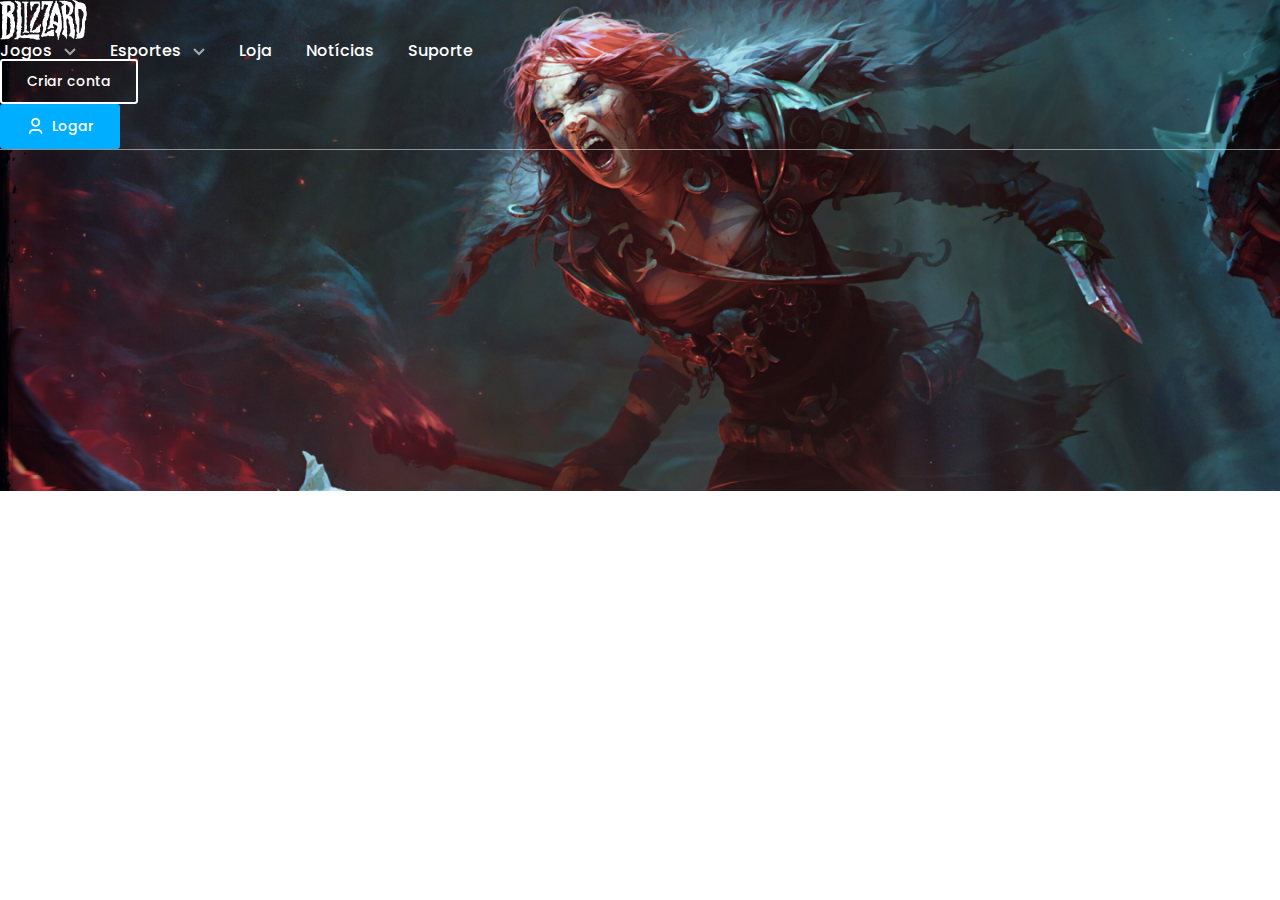
==== index.html @ 053e15af "firts commit" ====
<!DOCTYPE html>
<html lang="pt-br">
  <head>
    <meta charset="UTF-8" />
    <meta http-equiv="X-UA-Compatible" content="IE=edge" />
    <meta name="viewport" content="width=device-width, initial-scale=1.0" />
    <link rel="preconnect" href="https://fonts.googleapis.com" />
    <link rel="preconnect" href="https://fonts.gstatic.com" crossorigin />
    <link
      href="https://fonts.googleapis.com/css2?family=Poppins:wght@300;500;700&display=swap"
      rel="stylesheet"
    />

    <link rel="stylesheet" href="/css/reset.css" />
    <link rel="stylesheet" href="/css/menu.css" />

    <title>Blizzard</title>
  </head>
  <body id="container">
    <main>
      <nav class="m"e"nu-principal">
        <div>
          <img class="logo-menu" src="/img/logo-menu.png" alt="Logo Blizzard" />
        </div>
        <div>
          <ul class="lista-menu">
            <li class="item-menu">
              Jogos
              <span>
                <img src="/img/seta-menu.png" alt="" />
              </span>
            </li>
            <li class="item-menu">
              Esportes
              <span>
                <img src="/img/seta-menu.png" alt="" />
              </span>
            </li>
            <li class="item-menu">Loja</li>
            <li class="item-menu">Notícias</li>
            <li class="item-menu">Suporte</li>
          </ul>
        </div>
        <div class="div-btn">
          <button class="btn">Criar conta</button>
          <button class="btn btn-logar">
            <img src="/img/icons.png" alt="" />
            Logar
          </button>
        </div>
      </nav>
    </main>
  </body>
</html>
---- css/menu.css ----
#container{
    border-bottom: 1.5px solid rgba(255, 255, 255, 0.5);
    background-image: url(/img/banner1.png);
    background-repeat: no-repeat;
    background-size: cover;
 
}

.menu-principal{
    display: grid;
    grid-template-columns: 15% 1fr 1fr;
    height: 112px;
    padding: 0 208px;

}

.menu-principal div:first-child{
    display: flex;
    align-items: center;
   
}

.menu-principal div:nth-child(2n){
    display: flex;
    align-items: center;
}

.menu-principal div:last-child{
        display: flex;
        justify-content: end;
        align-items: center;
        gap: 7.88px;
    
}
.logo-menu{
    margin-right: 128px;
}
.lista-menu{
    display: flex;
    gap: 34px;

    color: #ffffff;
    text-decoration: none;
    font-family: 'Poppins', sans-serif;
    font-style: normal;
    font-weight: 500;

    cursor: pointer;


  
}
.lista-menu span{
    padding-left: 8px;
}



.btn{
    width: 138px;
    height: 45px;

    border: 2px solid #FFFFFF;
    border-radius: 3.15px;
    
    color: #ffffff;
    font-family: 'Poppins';
    font-style: normal;
    font-weight: 500;
    font-size: 14px;
    line-height: 21px;
    cursor: pointer;

    background: transparent;
    
}

.btn-logar{
    display: flex;
    justify-content: center;
    align-items: center;
    gap: 6px;

    background-color: #00AEFF;

    border-color: #00AEFF;
    border-radius: 3.15px;

    width: 120px;
    
}
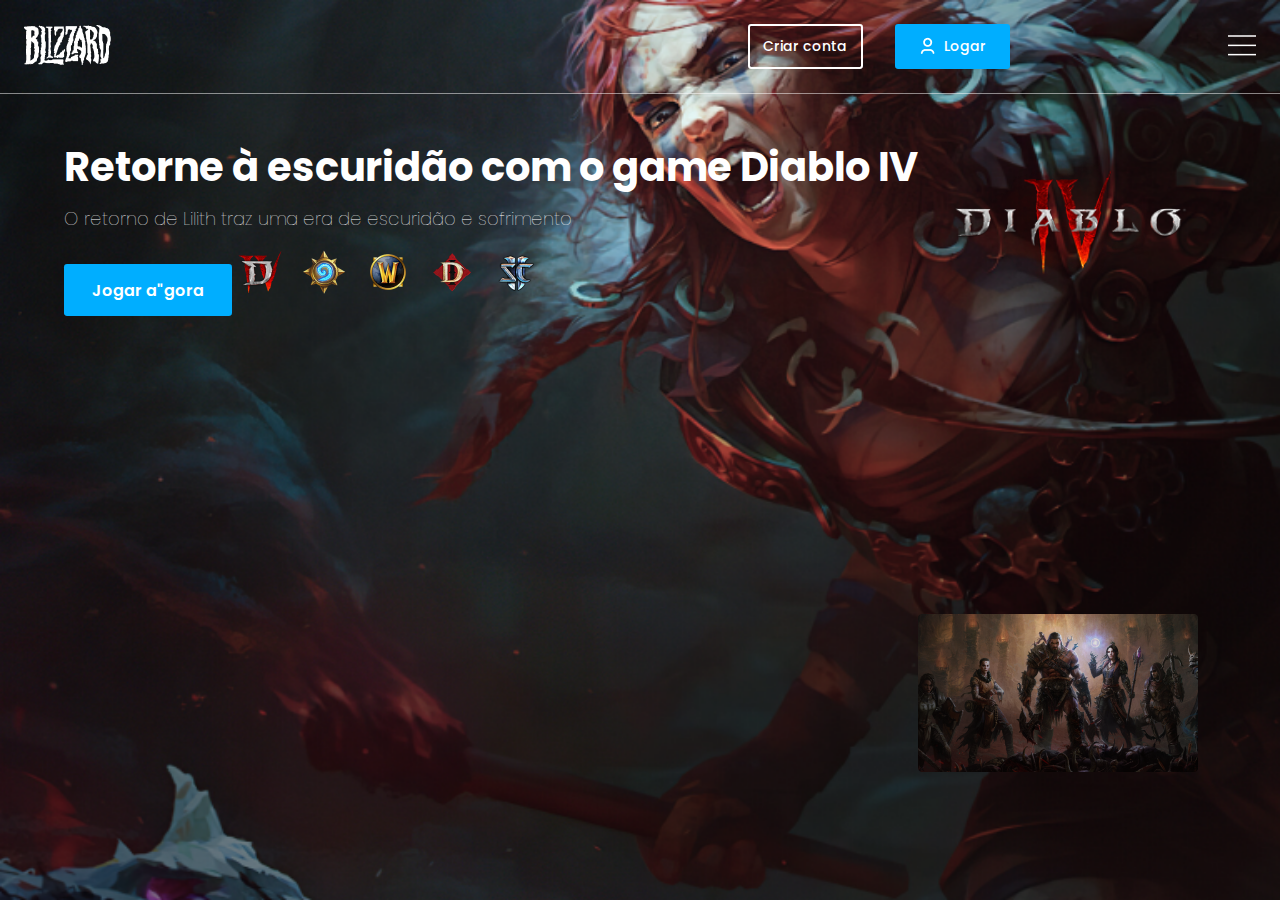
==== commit 63f948fe: ">" ====
--- a/index.html
+++ b/index.html
@@ -1,54 +1,59 @@
-<!DOCTYPE html>
-<html lang="pt-br">
-  <head>
-    <meta charset="UTF-8" />
-    <meta http-equiv="X-UA-Compatible" content="IE=edge" />
-    <meta name="viewport" content="width=device-width, initial-scale=1.0" />
-    <link rel="preconnect" href="https://fonts.googleapis.com" />
-    <link rel="preconnect" href="https://fonts.gstatic.com" crossorigin />
-    <link
-      href="https://fonts.googleapis.com/css2?family=Poppins:wght@300;500;700&display=swap"
-      rel="stylesheet"
-    />
-
-    <link rel="stylesheet" href="/css/reset.css" />
-    <link rel="stylesheet" href="/css/menu.css" />
-
-    <title>Blizzard</title>
-  </head>
-  <body id="container">
-    <main>
-      <nav class="m"e"nu-principal">
-        <div>
-          <img class="logo-menu" src="/img/logo-menu.png" alt="Logo Blizzard" />
-        </div>
-        <div>
-          <ul class="lista-menu">
-            <li class="item-menu">
-              Jogos
-              <span>
-                <img src="/img/seta-menu.png" alt="" />
-              </span>
-            </li>
-            <li class="item-menu">
-              Esportes
-              <span>
-                <img src="/img/seta-menu.png" alt="" />
-              </span>
-            </li>
-            <li class="item-menu">Loja</li>
-            <li class="item-menu">Notícias</li>
-            <li class="item-menu">Suporte</li>
-          </ul>
-        </div>
-        <div class="div-btn">
-          <button class="btn">Criar conta</button>
-          <button class="btn btn-logar">
-            <img src="/img/icons.png" alt="" />
-            Logar
-          </button>
-        </div>
-      </nav>
-    </main>
-  </body>
-</html>
+<!DOCTYPE html>
+<html lang="pt-br">
+
+<head>
+  <meta charset="UTF-8" />
+  <meta http-equiv="X-UA-Compatible" content="IE=edge" />
+  <meta name="viewport" content="width=device-width, initial-scale=1.0" />
+  <link rel="preconnect" href="https://fonts.googleapis.com" />
+  <link rel="preconnect" href="https://fonts.gstatic.com" crossorigin />
+  <link href="https://fonts.googleapis.com/css2?family=Poppins:wght@100;200;300;400;700&display=swap"
+    rel="stylesheet" />
+
+  <link rel="stylesheet" href="css/reset.css" />
+  <link rel="stylesheet" href="css/menu.css" />
+  <title>Blizzard</title>
+</head>
+
+<body>
+  <header>
+    <nav class="menu-principal">
+      <a href="#">
+        <img src="img/logo-menu.png" alt="Logo Blizzard" class="logo" />
+      </a>
+      <div class="btn-menu_principal">
+        <button class="btn">Criar conta</button>
+        <button class="btn btn-logar">
+          <img src="/img/icons.png" alt="" />
+          Logar
+        </button>
+      </div>
+      <div class="col-right-menu">
+        <a href="#">
+          <img src="img/menu.png" alt="" />
+        </a>
+      </div>
+    </nav>
+    <div class="content">
+      <div class="content-slide">
+        <div class="contet-slide-column-left">
+          <h1 class="content-slide-itens-left-title">Retorne à escuridão com o game Diablo IV</h1>
+          <h4>O retorno de Lilith traz uma era de escuridão e sofrimento</h4>
+          <button class="btn">Jogar a"gora</button>
+          <img src="img/logos-jogos-horizontal.png" alt="" />
+        </div>
+        <div class="content-slide-column-right">
+            <span>
+              <img src="img/diabloiv.png" alt="">
+            </span>
+            <span>
+              <img src="img/diablo-animation-cover.png" alt="">
+            </span>
+        </div>
+      </div>
+    </div>
+  </header>
+  <main></main>
+</body>
+
+</html>--- a/css/menu.css
+++ b/css/menu.css
@@ -1,97 +1,134 @@
-#container{
-    border-bottom: 1.5px solid rgba(255, 255, 255, 0.5);
-    background-image: url(/img/banner1.png);
-    background-repeat: no-repeat;
-    background-size: cover;
- 
-}
-
-.menu-principal{
-    display: grid;
-    grid-template-columns: 15% 1fr 1fr;
-    height: 112px;
-    padding: 0 208px;
-
-}
-
-.menu-principal div:first-child{
-    display: flex;
-    align-items: center;
-   
-}
-
-.menu-principal div:nth-child(2n){
-    display: flex;
-    align-items: center;
-}
-
-.menu-principal div:last-child{
-        display: flex;
-        justify-content: end;
-        align-items: center;
-        gap: 7.88px;
-    
-}
-.logo-menu{
-    margin-right: 128px;
-}
-.lista-menu{
-    display: flex;
-    gap: 34px;
-
-    color: #ffffff;
-    text-decoration: none;
-    font-family: 'Poppins', sans-serif;
-    font-style: normal;
-    font-weight: 500;
-
-    cursor: pointer;
-
-
-  
-}
-.lista-menu span{
-    padding-left: 8px;
-}
-
-
-
-.btn{
-    width: 138px;
-    height: 45px;
-
-    border: 2px solid #FFFFFF;
-    border-radius: 3.15px;
-    
-    color: #ffffff;
-    font-family: 'Poppins';
-    font-style: normal;
-    font-weight: 500;
-    font-size: 14px;
-    line-height: 21px;
-    cursor: pointer;
-
-    background: transparent;
-    
-}
-
-.btn-logar{
-    display: flex;
-    justify-content: center;
-    align-items: center;
-    gap: 6px;
-
-    background-color: #00AEFF;
-
-    border-color: #00AEFF;
-    border-radius: 3.15px;
-
-    width: 120px;
-    
-}
-
-
-
-
-
-
+*{
+	box-sizing: border-box;
+	font-size: 16px;
+    text-decoration: none;
+    font-family: 'Poppins', sans-serif;
+    font-style: normal;
+    font-weight: 500;
+}
+header{
+    background-image: url(../img/background_mobile-1.png);
+    background-size: cover;
+    background-position: 40%;
+    background-repeat: no-repeat;
+    height: 100vh;
+}
+
+.menu-principal{
+    display: flex;
+    justify-content: space-between;
+    align-items: center;
+    border-bottom: 1.5px solid rgba(255, 255, 255, 0.5);
+    padding: 24px 24px;
+   
+}
+
+
+.btn{
+    width: 115px;
+    height: 45px;
+
+    border: 2px solid #FFFFFF;
+    border-radius: 3.15px;
+    
+    color: #ffffff;
+    font-size: 14px;
+    cursor: pointer;
+
+    background: transparent;
+    
+}
+
+.btn-logar{
+    display: flex;
+    justify-content: center;
+    align-items: center;
+    gap: 6px;
+
+    background-color: #00AEFF;
+
+    border-color: #00AEFF;
+    border-radius: 3.15px;
+    box-sizing: border-box;
+    width: 115px;
+    
+}
+.content-slide{
+    width: 75vw;
+    font-family: 'Poppins', sans-serif;
+    margin-top: 51px;
+    color: #FFFFFF;
+    
+}
+
+.content-slide h1{
+    font-size: 40px;
+    font-weight: 700;
+    line-height: 44px;
+
+}
+
+.content-slide h4{
+    font-size: 18px;
+    font-weight: 100;
+    line-height: 27px;
+    margin-top: 16px;
+    letter-spacing: -0.5%;
+}
+
+.content-slide button{
+    background-color: #00AEFF;
+    border: none;
+    width: 168px;
+    height: 52px;
+
+    font-size: 16px;
+    font-weight: 600;
+
+    margin-top: 32px;
+    
+}
+
+
+@media  (max-width: 768px){
+    .btn-menu_principal{
+        display: none;
+    }
+    
+}
+
+@media (min-width: 768px){
+    .btn-menu_principal{
+        display: flex;
+        justify-content: end;
+        gap: 32px;
+    }
+    .menu-principal{
+        display: grid;
+        grid-template-columns: 20% 60% 20%;
+    }
+    .col-right-menu{
+        display: flex;
+        justify-content: end;
+    }
+    header{
+        background-image: url(../img/background_tablet-1.png);  
+    }
+    .content{
+        display: flex;
+        justify-content: center;
+    }
+    .content-slide{
+        display: flex;
+        width: 90%;
+        height: 70vh;
+       
+    }
+
+    .content-slide-column-right{
+        display: flex;
+        flex-direction: column;
+        justify-content: space-between;
+    }
+
+}
